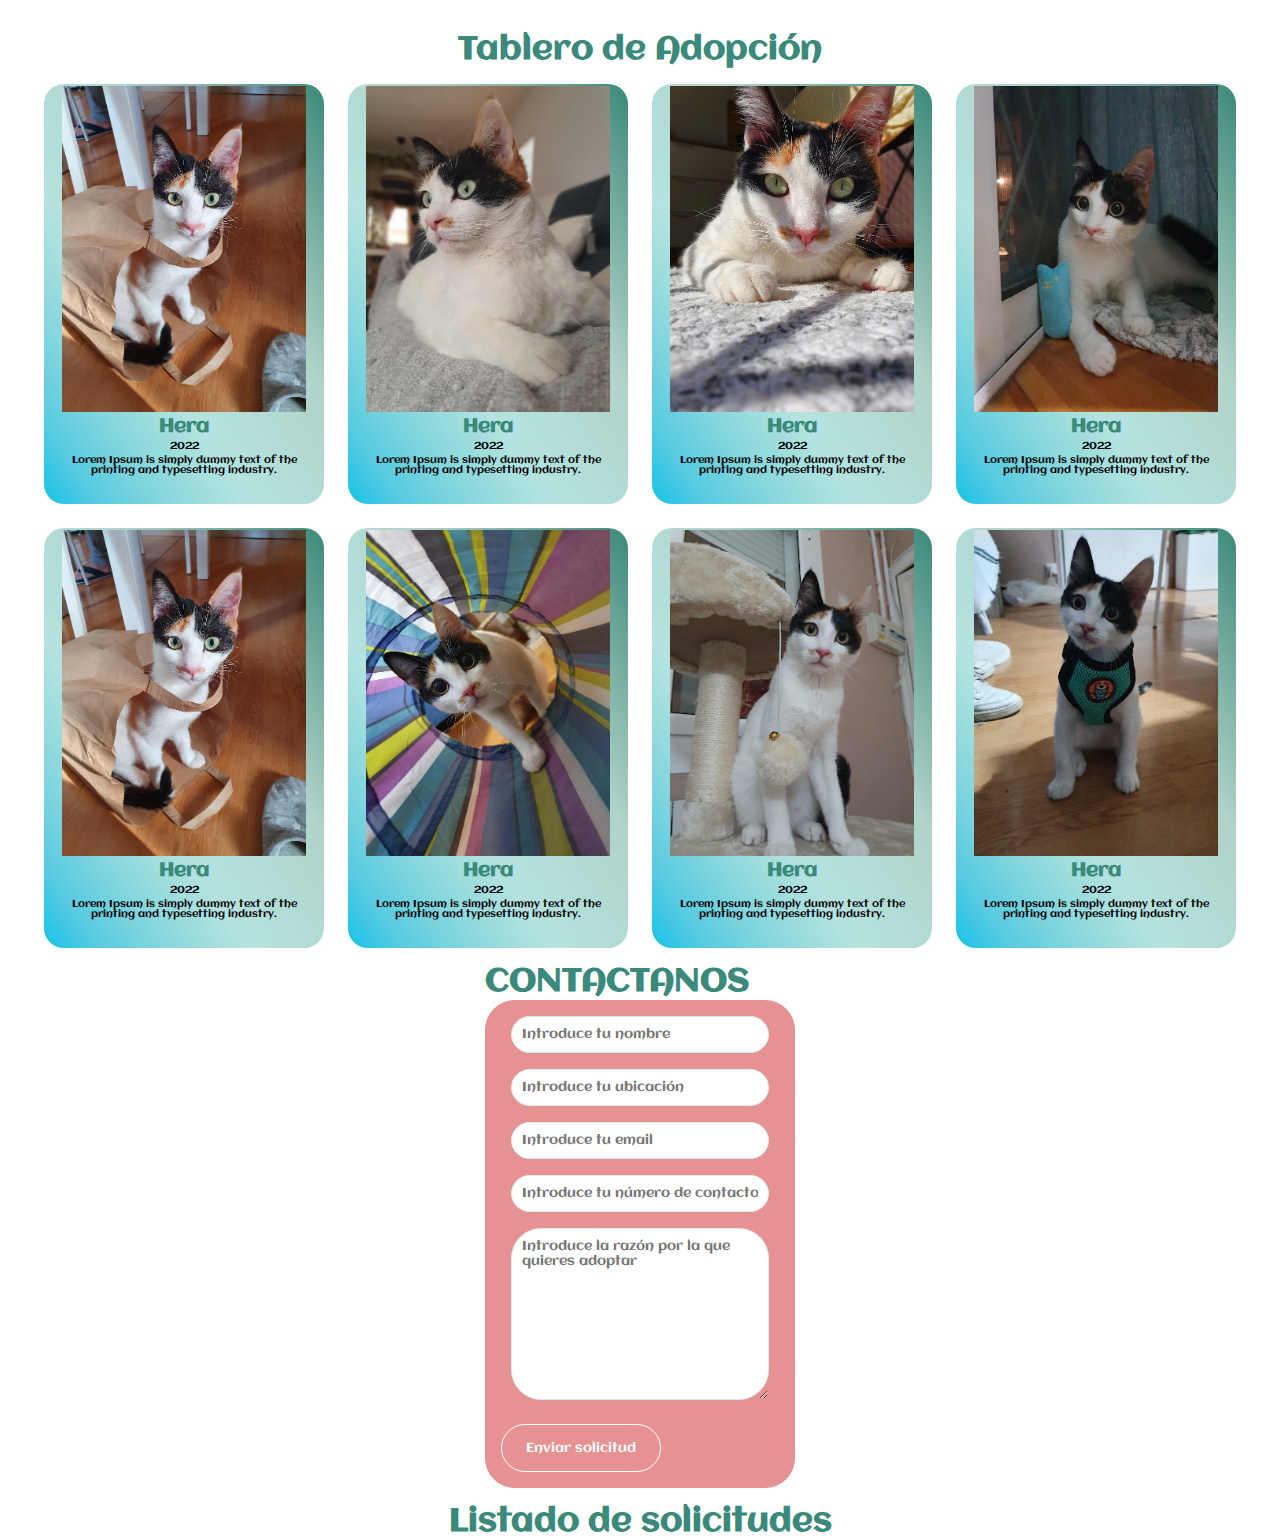
==== 2-INTENTO/index.html @ 161c256b "practices js" ====
<!DOCTYPE html>
<html lang="en">
<head>
    <meta charset="UTF-8">
    <meta http-equiv="X-UA-Compatible" content="IE=edge">
    <meta name="viewport" content="width=device-width, initial-scale=1.0">
    <title>Document</title>
    <link rel="stylesheet" href="./style.css">
    <link rel="stylesheet" href="./main.css">
    <link rel="stylesheet" href="./form.css">

</head>

<body>
    
    <header></header>
    <main>
        <h2>Tablero de Adopción</h2>
        <div id="adoption-block">
          <!-- aqui van las fotos! -->  
        </div>
    </main>

    <section class="first-section">

        <div class="contacts">

            <h2>CONTACTANOS</h2>

            <article id="contacts-container">
                <!-- aquí van los contactos -->
            </article>
        </div>


        <form id="request-form">
            <input type="text" placeholder="Introduce tu nombre" name="name" />
            <input type="text" placeholder="Introduce tu ubicación" name="location" />
            <input type="email" placeholder="Introduce tu email" name="email" />
            <input type="tel" placeholder="Introduce tu número de contacto" name="number">
            <textarea name="messege" id="messege" cols="30" rows="10" placeholder="Introduce la razón por la que quieres adoptar"></textarea>

            <button type="submit">Enviar solicitud</button>
        </form> 

    </section>
    

    <section class="second-section">
        <h2>Listado de solicitudes</h2>
            <div id="request-list">
                <!-- aquí voy a ir introduciendo mis solicitudes -->
            </div>
    </section>


    

<script src="./main.js"></script>
<script src="./form.js"></script>
</body>

</html>
---- 2-INTENTO/style.css ----
@import url('https://fonts.googleapis.com/css2?family=Aclonica&display=swap');

:root {
    --color1: #16C1E7;
    --color2: #D7EDE7;
    --color3: #3A897A;
    

}

* {
    margin: 0;
    padding: 0;
    box-sizing: border-box;
    text-decoration: none;
    color: inherit;
    font-family: 'Aclonica', sans-serif;
}

body {
    /* background-image: linear-gradient(to right top, #16c1e7, #54cae2, #78d3de, #98dbdd, #b4e3df, #b3ded8, #b2d8d1, #b1d3ca, #94c0b5, #78aea1, #5a9b8d, #3a897a); */
    color: black;
    display: flex;
    flex-direction: column;
    align-items: center;
}

main {
    display: flex;
    flex-direction: column;
    margin: 1rem 2rem;
    align-items: center;
}

main > * {
    margin-top: 1rem;
}

h2 {
    color: var(--color3);
    font-size: 2rem;
}

h3 {
    color: var(--color3);
    font-size: 1.2rem;
}

p {
    font-size: 0.6rem;
}
---- 2-INTENTO/main.css ----
.container-gallery {
    background-image: linear-gradient(to right top, #16c1e7, #54cae2, #78d3de, #98dbdd, #b4e3df, #b3ded8, #b2d8d1, #b1d3ca, #94c0b5, #78aea1, #5a9b8d, #3a897a);
    width: 280px;
    height: 420px;
    display: flex;
    flex-direction: column;
    justify-content: space-between;
    padding-bottom: 1.5rem;
    border-radius: 20px;
    overflow: hidden;
}

.container-gallery > * {
    padding: 0 1rem;
    text-align: center;
    margin: 0.1rem;
}

#adoption-block {
    display: flex;
    flex-direction: row;
    gap: 1.5rem;
    flex-wrap: wrap;
    justify-content: center;
}
---- 2-INTENTO/form.css ----
/* STYLES FIRST SECTION */

form {
    border-radius: 30px;
    margin: 0;
    padding: 1rem;
    margin-bottom: 1rem;
    display: flex;
}

form {
    border-radius: 30px;
    background-color: rgb(230, 146, 146);
    display: flex;
    flex-wrap: wrap;
    flex-direction: column;
    gap: 1rem;
}


form input, textarea {
    border: 0.1rem solid var(--color2);
    margin: 0 10px 0 10px;
    padding: 10px 10px;
    border-radius: 30px;
    margin: 0 10px 0 10px;
    display: inline-block;
    color: black;
    background-size: 100% 2px;
}


button[type="submit"]{
    width: 10rem;
    height: 3rem;
    margin-top: 0.5rem;
    border: 1px solid #fff;
    border-radius: 30px;
    color: white;
    background-color: var(--typography-color-constraste);
}

button[type="submit"]:hover{
	cursor: pointer;
    background-color: var(--typography-color-logo);
    transition-duration: 2s;
}

/* STYLES SECOND SECTION */
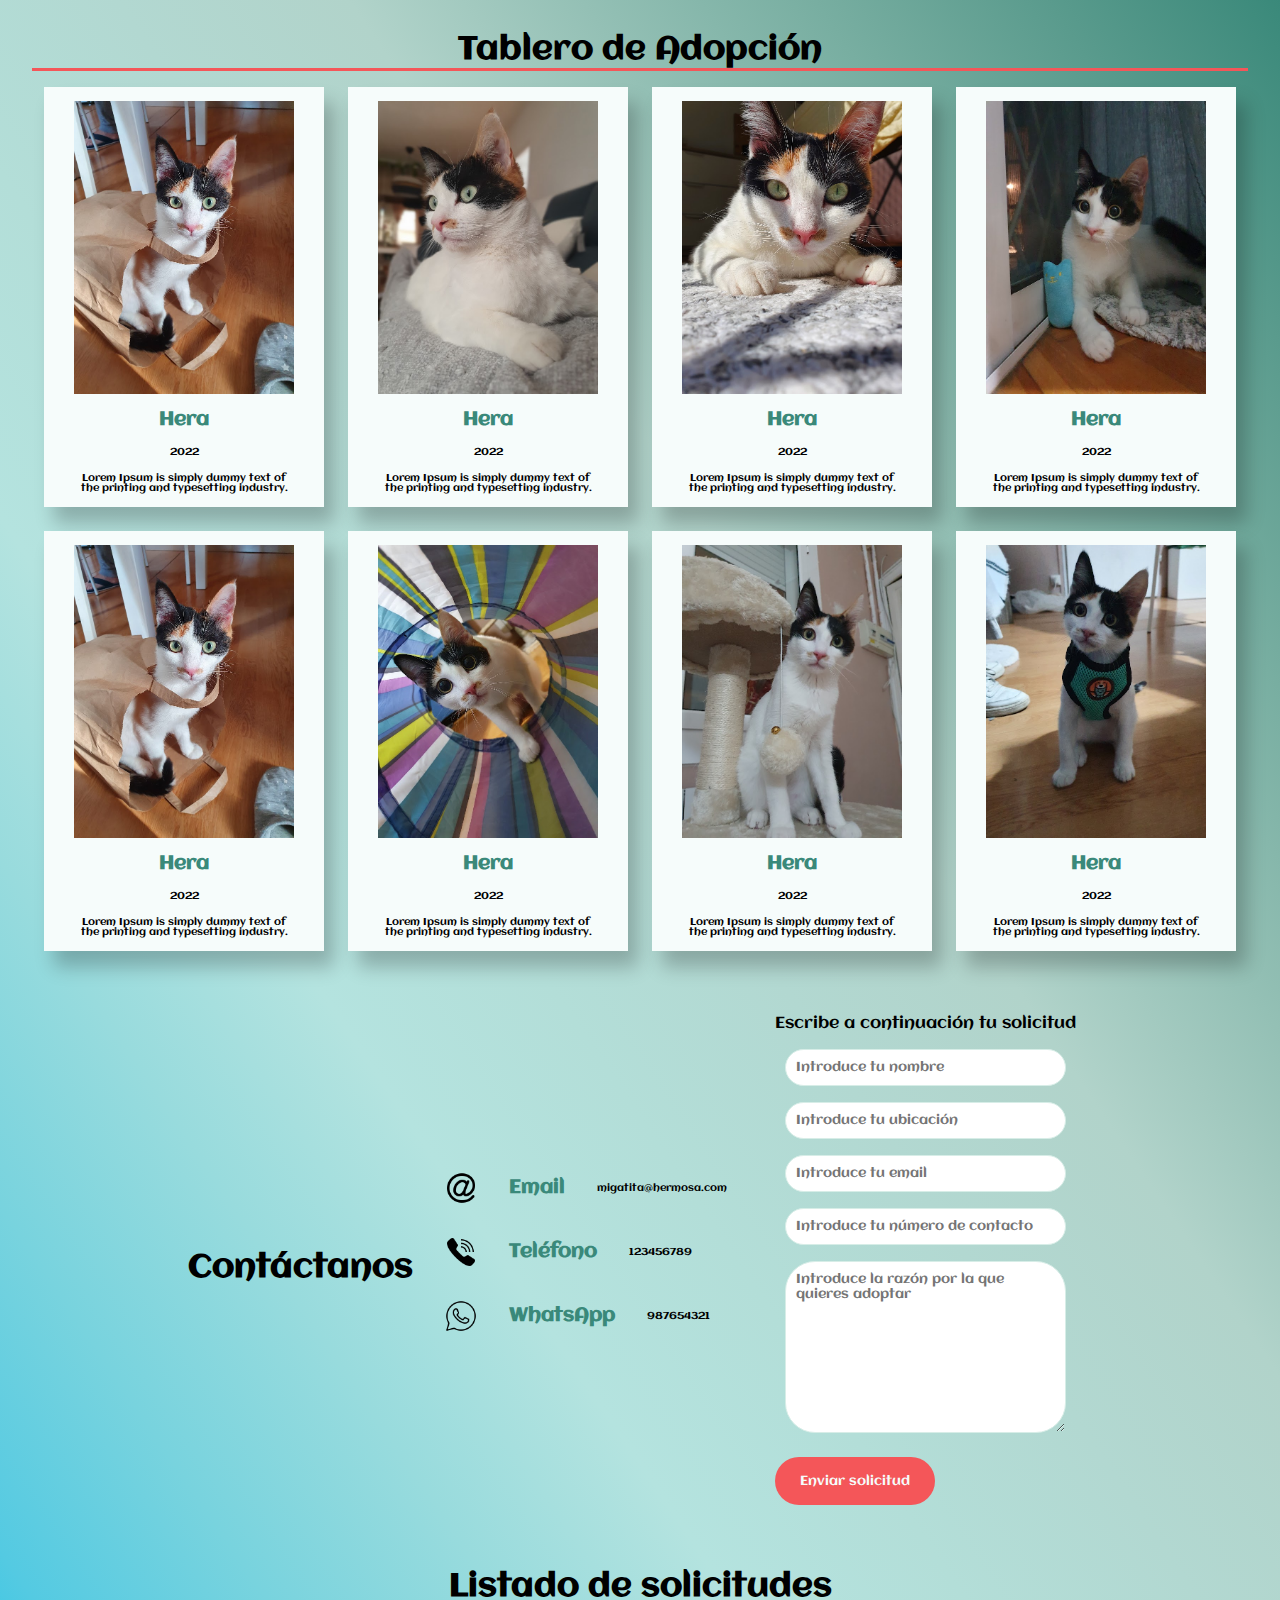
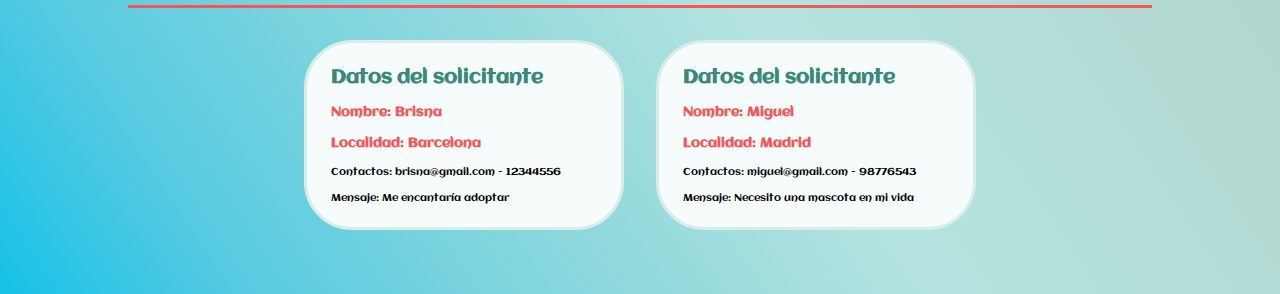
==== commit f278534c: "practices js, add strings" ====
--- a/2-INTENTO/index.html
+++ b/2-INTENTO/index.html
@@ -23,17 +23,17 @@
 
     <section class="first-section">
 
+        <h2>Contáctanos</h2>
+        
         <div class="contacts">
-
-            <h2>CONTACTANOS</h2>
-
-            <article id="contacts-container">
+            <article id="contacts-list">
                 <!-- aquí van los contactos -->
             </article>
         </div>
 
 
         <form id="request-form">
+            <label for="text">Escribe a continuación tu solicitud</label>
             <input type="text" placeholder="Introduce tu nombre" name="name" />
             <input type="text" placeholder="Introduce tu ubicación" name="location" />
             <input type="email" placeholder="Introduce tu email" name="email" />
@@ -45,7 +45,6 @@
 
     </section>
     
-
     <section class="second-section">
         <h2>Listado de solicitudes</h2>
             <div id="request-list">
@@ -53,8 +52,8 @@
             </div>
     </section>
 
+    <!-- <p><a href="">Mini Hera</a></p> -->
 
-    
 
 <script src="./main.js"></script>
 <script src="./form.js"></script>
--- a/2-INTENTO/style.css
+++ b/2-INTENTO/style.css
@@ -4,8 +4,10 @@
     --color1: #16C1E7;
     --color2: #D7EDE7;
     --color3: #3A897A;
-    
-
+    --background-color-light: #7ad1c5;
+    --background-color-dark: #0c0d10;
+    --color-letter-and-background: #f6fcfb;
+    --color-details-and-button: #f45659;
 }
 
 * {
@@ -18,7 +20,8 @@
 }
 
 body {
-    /* background-image: linear-gradient(to right top, #16c1e7, #54cae2, #78d3de, #98dbdd, #b4e3df, #b3ded8, #b2d8d1, #b1d3ca, #94c0b5, #78aea1, #5a9b8d, #3a897a); */
+    background-image: linear-gradient(to right top, #16c1e7, #54cae2, #78d3de, #98dbdd, #b4e3df, #b3ded8, #b2d8d1, #b1d3ca, #94c0b5, #78aea1, #5a9b8d, #3a897a);
+    /* background-color: var(--background-color-light); */
     color: black;
     display: flex;
     flex-direction: column;
@@ -37,8 +40,10 @@
 }
 
 h2 {
-    color: var(--color3);
+    color: black;
     font-size: 2rem;
+
+    border-bottom: 0.2rem solid var(--color-details-and-button);
 }
 
 h3 {
@@ -46,6 +51,12 @@
     font-size: 1.2rem;
 }
 
+h4 {
+    color: var(--color-details-and-button);
+    font-size: 0.8rem;
+}
+
 p {
     font-size: 0.6rem;
+    text-align: start;
 }
--- a/2-INTENTO/main.css
+++ b/2-INTENTO/main.css
@@ -1,13 +1,20 @@
 .container-gallery {
-    background-image: linear-gradient(to right top, #16c1e7, #54cae2, #78d3de, #98dbdd, #b4e3df, #b3ded8, #b2d8d1, #b1d3ca, #94c0b5, #78aea1, #5a9b8d, #3a897a);
+    /* background-image: linear-gradient(to right top, #16c1e7, #54cae2, #78d3de, #98dbdd, #b4e3df, #b3ded8, #b2d8d1, #b1d3ca, #94c0b5, #78aea1, #5a9b8d, #3a897a); */
     width: 280px;
     height: 420px;
     display: flex;
     flex-direction: column;
     justify-content: space-between;
-    padding-bottom: 1.5rem;
-    border-radius: 20px;
+    padding: 0.8rem;
+    /* border-radius: 8px; */
     overflow: hidden;
+    /* border: 5px solid var(--color-details-and-button); */
+    background-color: var(--color-letter-and-background);
+   
+    -webkit-box-shadow: 10px 16px 18px 0px rgba(0,0,0,0.23);
+    -moz-box-shadow: 10px 16px 18px 0px rgba(0,0,0,0.23);
+    box-shadow: 10px 16px 18px 0px rgba(0,0,0,0.23);
+    border: 0px solid #f6fcfb;
 }
 
 .container-gallery > * {
@@ -23,3 +30,8 @@
     flex-wrap: wrap;
     justify-content: center;
 }
+
+main h2 {
+    width: 100%;
+    text-align: center;
+}
--- a/2-INTENTO/form.css
+++ b/2-INTENTO/form.css
@@ -1,4 +1,32 @@
 /* STYLES FIRST SECTION */
+
+.first-section {
+    display: flex;
+    flex-direction: row;
+    align-items: center;
+    gap: 2rem;
+    margin: 2rem;
+    flex-wrap: wrap;
+    justify-content: center;
+}
+
+
+
+.container-contacts {
+    display: flex;
+    align-items: center;
+    gap: 2rem;
+    margin-bottom: 2rem;
+    flex-wrap: wrap;
+}
+
+.container-contacts img {
+    width: 2rem;
+}
+
+.first-section h2 {
+    border-bottom: none;
+}
 
 form {
     border-radius: 30px;
@@ -10,7 +38,7 @@
 
 form {
     border-radius: 30px;
-    background-color: rgb(230, 146, 146);
+    /* background-color: rgb(230, 146, 146); */
     display: flex;
     flex-wrap: wrap;
     flex-direction: column;
@@ -24,9 +52,10 @@
     padding: 10px 10px;
     border-radius: 30px;
     margin: 0 10px 0 10px;
-    display: inline-block;
-    color: black;
+    /* display: inline-block; */
+    color: var(--background-color-dark);
     background-size: 100% 2px;
+    align-items: center;
 }
 
 
@@ -34,17 +63,56 @@
     width: 10rem;
     height: 3rem;
     margin-top: 0.5rem;
-    border: 1px solid #fff;
+    border: 0;
     border-radius: 30px;
-    color: white;
-    background-color: var(--typography-color-constraste);
+    color: var(--color-letter-and-background);
+    background-color: var(--color-details-and-button);
 }
 
 button[type="submit"]:hover{
 	cursor: pointer;
-    background-color: var(--typography-color-logo);
+    background-color: var(--color3);
     transition-duration: 2s;
 }
 
 /* STYLES SECOND SECTION */
 
+.second-section {
+    display: flex;
+    flex-direction: column;
+    flex-wrap: wrap;
+    height: 100%;
+    width: 80%;
+    gap: 2rem;
+    margin-bottom: 4rem;
+    text-align: center;
+}
+
+#request-list {
+    display: flex;
+    gap: 2rem;
+    flex-direction: row;
+    flex-wrap: wrap;
+    justify-content: center;
+
+}
+
+.request-block {
+    display: flex;
+    flex-direction: column;
+    align-items: flex-start;
+    gap: 1rem;
+    padding: 1.5rem;
+    border-radius: 3rem;
+    border: 0.2rem solid var(--color2);
+    background-color: var(--color-letter-and-background);
+    width: 20rem;
+}
+
+@media screen and (max-width: 1000px) {
+
+    form {
+        width: 100%;
+    }
+    
+}